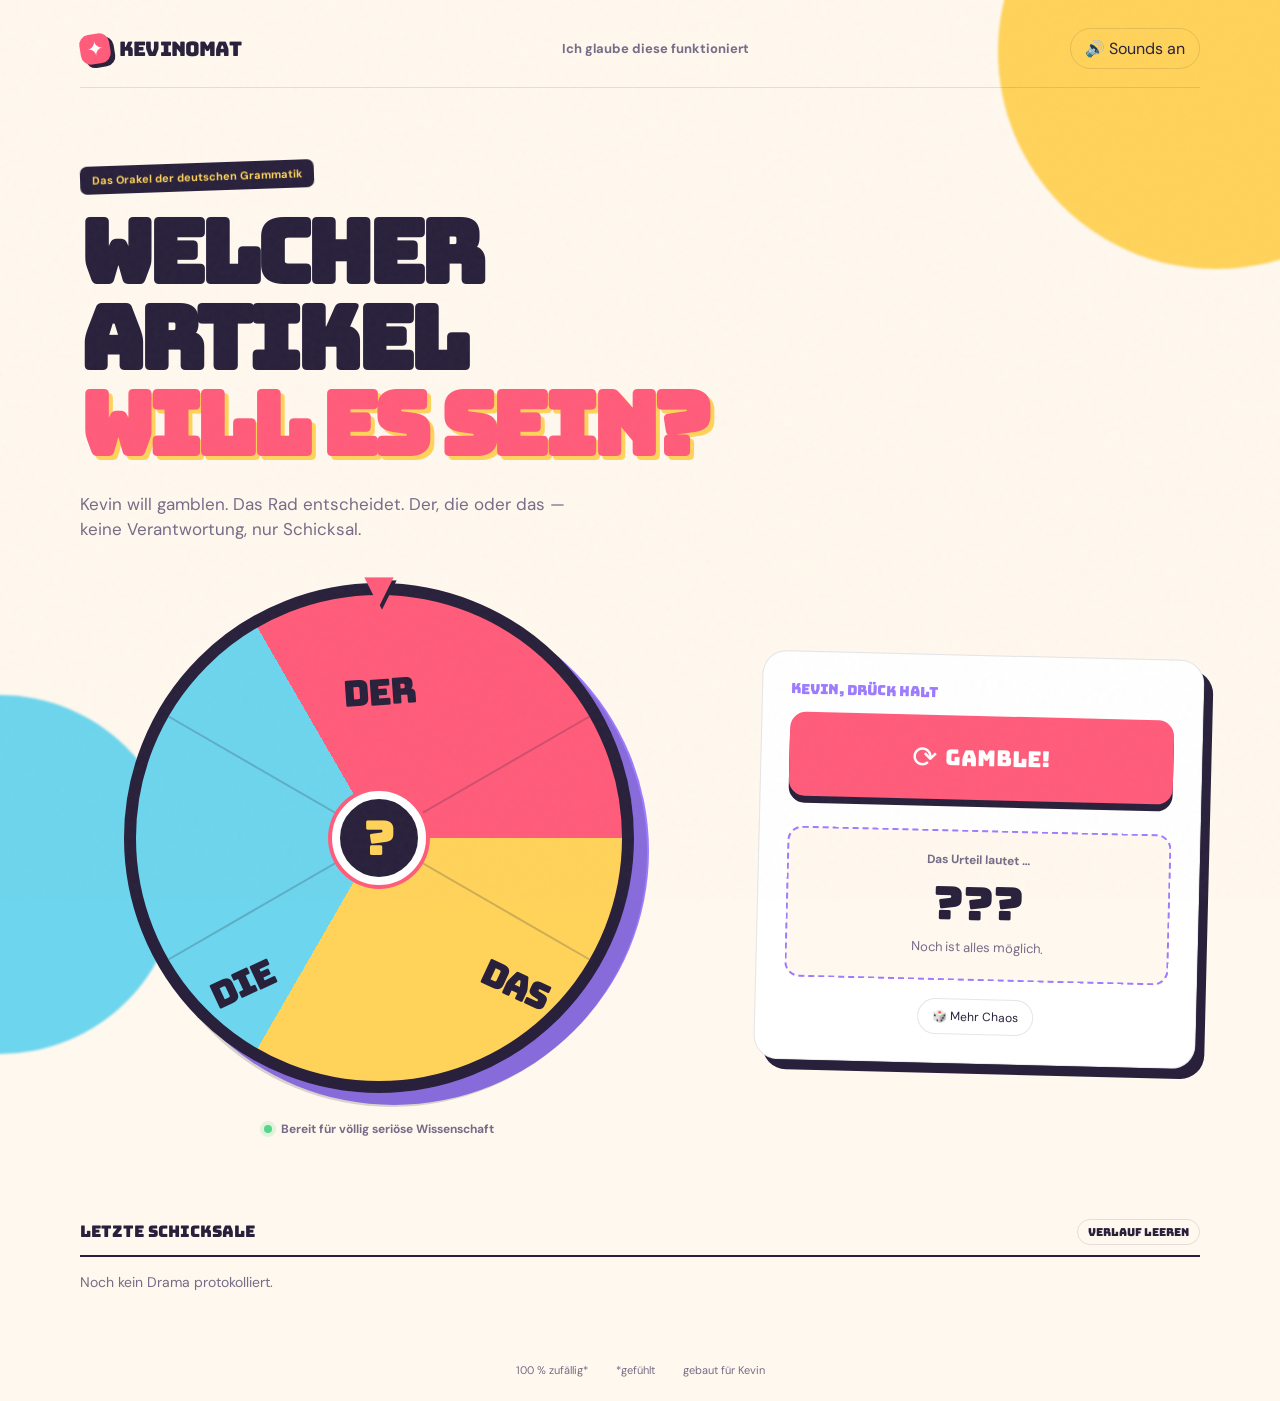
==== index.html @ 4b1711a8 "feat: create Kevinomat article wheel" ====
<!doctype html>
<html lang="de">
<head>
  <meta charset="utf-8">
  <meta name="viewport" content="width=device-width, initial-scale=1">
  <title>Kevinomat — Ich glaube diese funktioniert</title>
  <link rel="preconnect" href="https://fonts.googleapis.com">
  <link rel="preconnect" href="https://fonts.gstatic.com" crossorigin>
  <link href="https://fonts.googleapis.com/css2?family=Bungee&family=DM+Sans:wght@400;500;700&display=swap" rel="stylesheet">
  <link rel="stylesheet" href="styles.css">
</head>
<body>
  <div class="noise"></div>
  <div class="orb orb-one"></div><div class="orb orb-two"></div>
  <main class="app-shell">
    <header class="topbar">
      <div class="brand"><span class="brand-mark">✦</span><span>Kevinomat</span></div>
      <div class="tagline">Ich glaube diese funktioniert</div>
      <button class="sound-toggle" id="soundToggle" type="button" aria-pressed="true">🔊 Sounds an</button>
    </header>

    <section class="hero">
      <div class="eyebrow">Das Orakel der deutschen Grammatik</div>
      <h1>Welcher Artikel<br><span>will es sein?</span></h1>
      <p class="intro">Kevin will gamblen. Das Rad entscheidet. Der, die oder das — keine Verantwortung, nur Schicksal.</p>
    </section>

    <section class="game-grid">
      <div class="wheel-stage">
        <div class="pointer" aria-hidden="true">▼</div>
        <div class="wheel-wrap">
          <div class="wheel" id="wheel" aria-label="Glücksrad mit den Optionen der, die und das">
            <div class="wheel-label label-der">DER</div>
            <div class="wheel-label label-die">DIE</div>
            <div class="wheel-label label-das">DAS</div>
            <div class="wheel-center">?</div>
          </div>
          <div class="wheel-shadow"></div>
        </div>
        <div class="wheel-caption"><span class="live-dot"></span> Bereit für völlig seriöse Wissenschaft</div>
      </div>

      <aside class="control-panel">
        <div class="panel-note">Kevin, drück halt</div>
        <button class="spin-button" id="spinButton" type="button">
          <span class="spin-icon">⟳</span><span>GAMBLE!</span>
        </button>
        <div class="result-card" id="resultCard" aria-live="polite">
          <div class="result-kicker">Das Urteil lautet …</div>
          <div class="result-word" id="resultWord">???</div>
          <div class="result-sub" id="resultSub">Noch ist alles möglich.</div>
        </div>
        <button class="tiny-button" id="chaosButton" type="button">🎲 Mehr Chaos</button>
      </aside>
    </section>

    <section class="history-section">
      <div class="section-heading"><span>Letzte Schicksale</span><button id="clearHistory" type="button">Verlauf leeren</button></div>
      <div class="history-list" id="historyList"><div class="empty-history">Noch kein Drama protokolliert.</div></div>
    </section>

    <footer><span>100 % zufällig*</span><span>*gefühlt</span><span>gebaut für Kevin</span></footer>
  </main>
  <div class="toast" id="toast" role="status"></div>
  <div class="confetti-layer" id="confettiLayer" aria-hidden="true"></div>
  <script src="app.js"></script>
</body>
</html>
---- styles.css ----
:root{--ink:#29213b;--muted:#756c87;--cream:#fff8ee;--pink:#ff5c7a;--yellow:#ffd35a;--blue:#6dd5ed;--purple:#9d7bff;--line:rgba(41,33,59,.12)}
*{box-sizing:border-box}body{margin:0;min-height:100vh;background:var(--cream);color:var(--ink);font-family:"DM Sans",sans-serif;overflow-x:hidden}.noise{position:fixed;inset:0;pointer-events:none;opacity:.07;z-index:5;background-image:url("data:image/svg+xml,%3Csvg viewBox='0 0 180 180' xmlns='http://www.w3.org/2000/svg'%3E%3Cfilter id='n'%3E%3CfeTurbulence type='fractalNoise' baseFrequency='.9' numOctaves='3' stitchTiles='stitch'/%3E%3C/filter%3E%3Crect width='100%25' height='100%25' filter='url(%23n)' opacity='.4'/%3E%3C/svg%3E")}.orb{position:fixed;border-radius:50%;filter:blur(1px);pointer-events:none;z-index:-1}.orb-one{width:34vw;height:34vw;right:-12vw;top:-13vw;background:var(--yellow)}.orb-two{width:28vw;height:28vw;left:-14vw;bottom:-12vw;background:var(--blue)}.app-shell{width:min(1120px,calc(100% - 48px));margin:0 auto;padding:28px 0 24px}.topbar{display:flex;align-items:center;justify-content:space-between;gap:16px;border-bottom:1px solid var(--line);padding-bottom:18px}.brand{font-family:Bungee,sans-serif;font-size:20px;letter-spacing:-.04em;display:flex;align-items:center;gap:9px}.brand-mark{display:grid;place-items:center;width:30px;height:30px;background:var(--pink);color:white;border-radius:10px;transform:rotate(-9deg);box-shadow:4px 4px 0 var(--ink)}.tagline{font-size:13px;color:var(--muted);font-weight:700}.sound-toggle,.tiny-button,.section-heading button{font:inherit;color:var(--ink);background:transparent;border:1px solid var(--line);border-radius:999px;padding:9px 14px;cursor:pointer}.sound-toggle:hover,.tiny-button:hover,.section-heading button:hover{background:#fff}.hero{max-width:690px;padding:75px 0 40px}.eyebrow{display:inline-block;background:var(--ink);color:var(--yellow);font-size:11px;font-weight:700;padding:7px 12px;border-radius:7px;transform:rotate(-2deg);margin-bottom:18px}.hero h1{font-family:Bungee,sans-serif;font-size:clamp(42px,7vw,88px);line-height:.98;letter-spacing:-.06em;margin:0}.hero h1 span{color:var(--pink);text-shadow:4px 4px 0 var(--yellow)}.intro{max-width:490px;color:var(--muted);font-size:17px;line-height:1.5;margin:24px 0 0}.game-grid{display:grid;grid-template-columns:minmax(0,1.15fr) minmax(290px,.85fr);gap:80px;align-items:center}.wheel-stage{text-align:center;position:relative}.pointer{position:absolute;top:-19px;left:50%;transform:translateX(-50%);z-index:3;color:var(--pink);font-size:50px;line-height:1;text-shadow:3px 3px 0 var(--ink)}.wheel-wrap{position:relative;width:min(510px,80vw);aspect-ratio:1;margin:0 auto}.wheel{position:relative;width:100%;height:100%;border:12px solid var(--ink);border-radius:50%;background:conic-gradient(from -30deg,var(--pink) 0deg 120deg,var(--yellow) 120deg 240deg,var(--blue) 240deg 360deg);box-shadow:13px 14px 0 rgba(41,33,59,.18);transition:transform 4s cubic-bezier(.12,.8,.13,1);overflow:hidden}.wheel:before,.wheel:after{content:"";position:absolute;inset:50%;height:100%;width:2px;background:var(--ink);transform:translate(-50%,-50%) rotate(60deg);transform-origin:center;opacity:.22}.wheel:after{transform:translate(-50%,-50%) rotate(-60deg)}.wheel-label{position:absolute;font-family:Bungee,sans-serif;font-size:clamp(20px,4vw,36px);letter-spacing:-.06em;z-index:1}.label-der{top:15%;left:50%;transform:translateX(-50%) rotate(-4deg)}.label-die{bottom:15%;left:15%;transform:rotate(-25deg)}.label-das{bottom:15%;right:15%;transform:rotate(25deg)}.wheel-center{position:absolute;z-index:2;inset:50%;transform:translate(-50%,-50%);width:94px;height:94px;border-radius:50%;background:var(--ink);color:var(--yellow);display:grid;place-items:center;font:48px Bungee,sans-serif;border:8px solid white;box-shadow:0 0 0 4px var(--pink)}.wheel-shadow{position:absolute;z-index:-1;inset:14px -15px -12px 15px;border-radius:50%;background:var(--purple)}.wheel-caption{color:var(--muted);font-size:12px;font-weight:700;margin-top:28px}.live-dot{display:inline-block;width:8px;height:8px;background:#55d68a;border-radius:50%;margin-right:6px;box-shadow:0 0 0 4px rgba(85,214,138,.17)}.control-panel{background:#fff;border:1px solid var(--line);border-radius:24px;padding:28px;box-shadow:9px 10px 0 var(--ink);transform:rotate(1.4deg)}.panel-note{font-family:Bungee,sans-serif;font-size:14px;color:var(--purple);margin-bottom:14px}.spin-button{width:100%;border:0;border-radius:16px;background:var(--pink);color:#fff;box-shadow:0 7px 0 var(--ink);padding:22px 18px;font:22px Bungee,sans-serif;cursor:pointer;transition:transform .12s,box-shadow .12s}.spin-button:hover{background:#ff4265}.spin-button:active{transform:translateY(6px);box-shadow:0 1px 0 var(--ink)}.spin-button:disabled{opacity:.65;cursor:wait}.spin-icon{display:inline-block;font-size:30px;vertical-align:-3px;margin-right:8px}.result-card{margin-top:30px;padding:20px;background:var(--cream);border:2px dashed var(--purple);border-radius:15px;text-align:center}.result-kicker{font-size:12px;color:var(--muted);font-weight:700}.result-word{font:46px Bungee,sans-serif;line-height:1.2;margin:8px 0;color:var(--ink)}.result-sub{font-size:13px;color:var(--muted);min-height:20px}.tiny-button{display:block;margin:18px auto 0;font-size:12px}.history-section{margin-top:82px}.section-heading{display:flex;align-items:center;justify-content:space-between;border-bottom:2px solid var(--ink);padding-bottom:10px;font-family:Bungee,sans-serif;font-size:16px}.section-heading button{font-size:11px;padding:5px 10px}.history-list{display:flex;gap:10px;flex-wrap:wrap;padding-top:16px}.empty-history{color:var(--muted);font-size:14px}.history-chip{padding:11px 14px;border-radius:10px;background:#fff;border:1px solid var(--line);font-weight:700;animation:pop .35s ease both}.history-chip:nth-child(3n){background:var(--blue)}.history-chip:nth-child(3n+2){background:var(--yellow)}.history-chip small{display:block;font-weight:500;color:var(--muted);font-size:10px;margin-top:3px}footer{display:flex;justify-content:center;gap:28px;color:var(--muted);font-size:11px;margin-top:72px}.toast{position:fixed;left:50%;bottom:28px;transform:translate(-50%,20px);opacity:0;background:var(--ink);color:#fff;padding:13px 18px;border-radius:9px;font-weight:700;z-index:10;transition:.25s}.toast.show{opacity:1;transform:translate(-50%,0)}.confetti-layer{position:fixed;inset:0;pointer-events:none;overflow:hidden;z-index:8}.confetti{position:absolute;width:11px;height:18px;top:-30px;animation:fall 1.7s cubic-bezier(.2,.7,.3,1) forwards;transform:rotate(var(--r));background:var(--c)}.emoji-pop{position:absolute;font-size:34px;animation:emoji 1.4s ease-out forwards}@keyframes fall{to{top:110vh;transform:translateX(var(--x)) rotate(700deg)}}@keyframes emoji{0%{transform:translate(-50%,0) scale(.4) rotate(0);opacity:0}20%{opacity:1}100%{transform:translate(-50%,-180px) scale(1.4) rotate(30deg);opacity:0}}@keyframes pop{from{opacity:0;transform:scale(.8) translateY(5px)}to{opacity:1;transform:none}}@media(max-width:780px){.app-shell{width:min(100% - 28px,600px);padding-top:18px}.tagline{display:none}.hero{padding:55px 0 32px}.game-grid{grid-template-columns:1fr;gap:48px}.control-panel{transform:none}.wheel-wrap{width:min(430px,84vw)}.history-section{margin-top:64px}footer{gap:12px;flex-wrap:wrap}}@media(prefers-reduced-motion:reduce){*,*:before,*:after{animation-duration:.01ms!important;transition-duration:.01ms!important}}
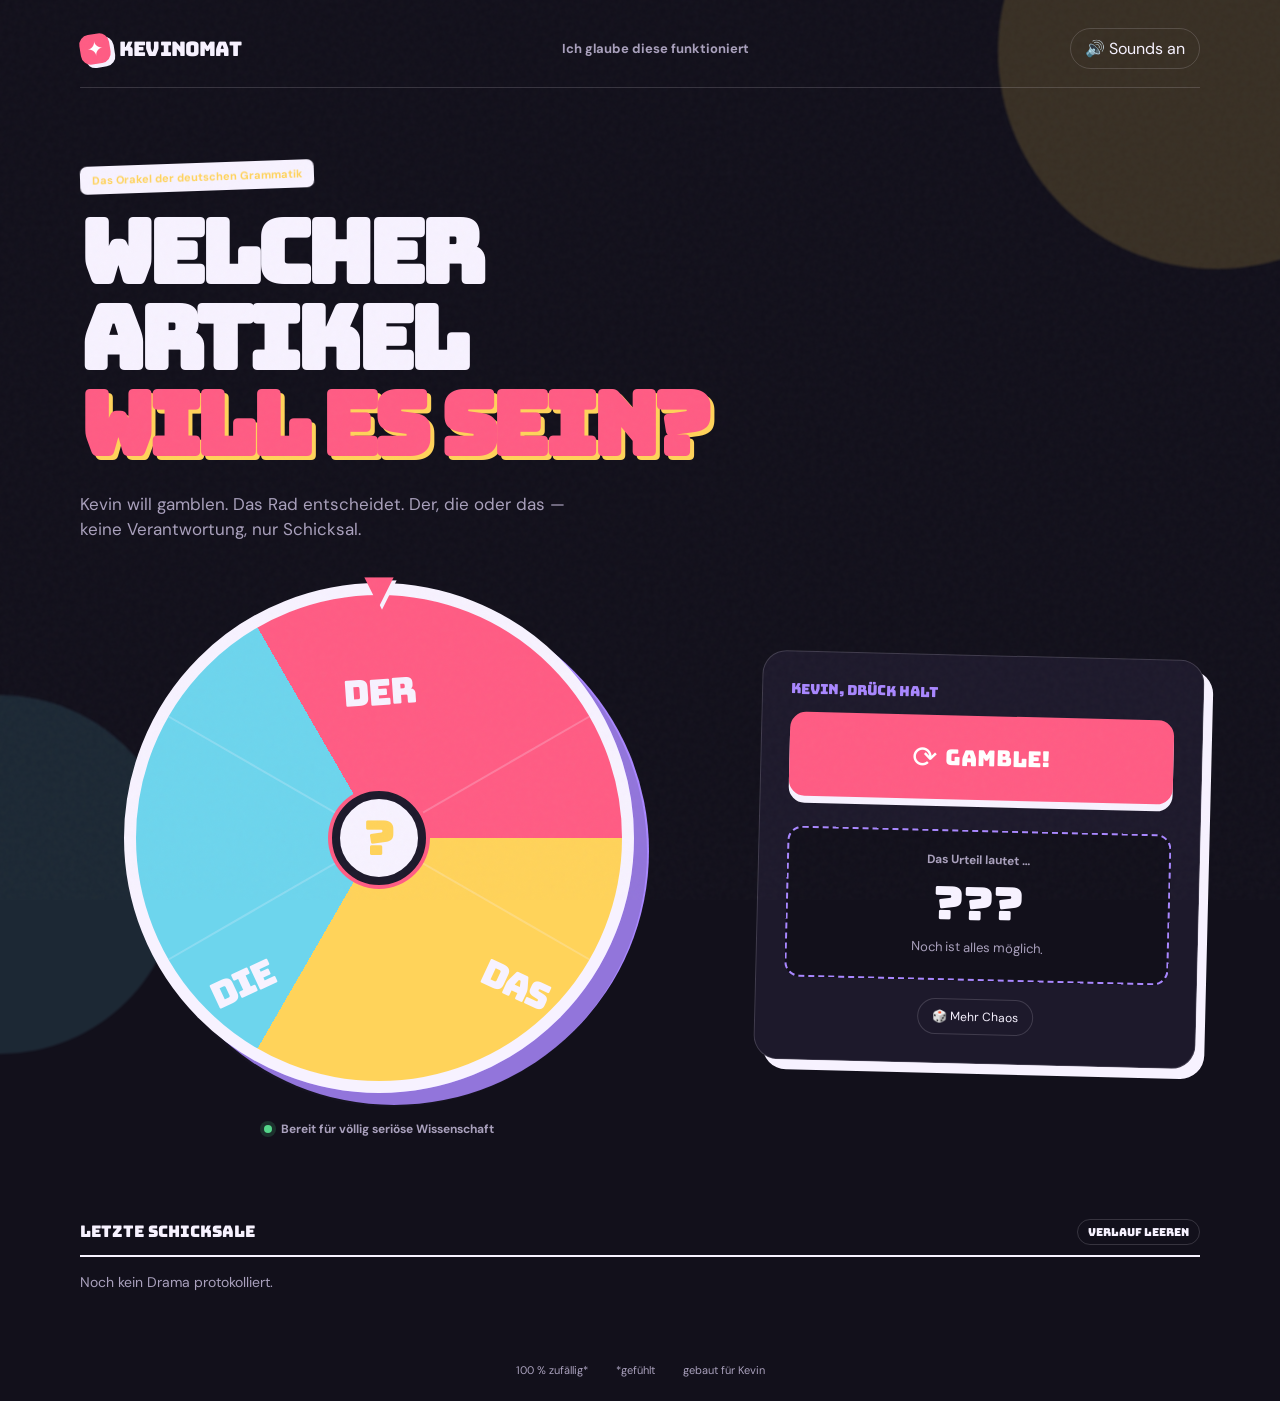
==== commit d89997c9: "feat: add dark theme and real spin feedback" ====
--- a/index.html
+++ b/index.html
@@ -8,6 +8,7 @@
   <link rel="preconnect" href="https://fonts.gstatic.com" crossorigin>
   <link href="https://fonts.googleapis.com/css2?family=Bungee&family=DM+Sans:wght@400;500;700&display=swap" rel="stylesheet">
   <link rel="stylesheet" href="styles.css">
+  <link rel="stylesheet" href="dark.css">
 </head>
 <body>
   <div class="noise"></div>
--- a/styles.css
+++ b/styles.css
@@ -1,2 +1,2 @@
-:root{--ink:#29213b;--muted:#756c87;--cream:#fff8ee;--pink:#ff5c7a;--yellow:#ffd35a;--blue:#6dd5ed;--purple:#9d7bff;--line:rgba(41,33,59,.12)}
+:root{--ink:#f7f2ff;--muted:#a9a0bc;--cream:#12101b;--panel:#1d192b;--pink:#ff5c84;--yellow:#ffd35a;--blue:#6dd5ed;--purple:#a987ff;--line:rgba(247,242,255,.16)}
 *{box-sizing:border-box}body{margin:0;min-height:100vh;background:var(--cream);color:var(--ink);font-family:"DM Sans",sans-serif;overflow-x:hidden}.noise{position:fixed;inset:0;pointer-events:none;opacity:.07;z-index:5;background-image:url("data:image/svg+xml,%3Csvg viewBox='0 0 180 180' xmlns='http://www.w3.org/2000/svg'%3E%3Cfilter id='n'%3E%3CfeTurbulence type='fractalNoise' baseFrequency='.9' numOctaves='3' stitchTiles='stitch'/%3E%3C/filter%3E%3Crect width='100%25' height='100%25' filter='url(%23n)' opacity='.4'/%3E%3C/svg%3E")}.orb{position:fixed;border-radius:50%;filter:blur(1px);pointer-events:none;z-index:-1}.orb-one{width:34vw;height:34vw;right:-12vw;top:-13vw;background:var(--yellow)}.orb-two{width:28vw;height:28vw;left:-14vw;bottom:-12vw;background:var(--blue)}.app-shell{width:min(1120px,calc(100% - 48px));margin:0 auto;padding:28px 0 24px}.topbar{display:flex;align-items:center;justify-content:space-between;gap:16px;border-bottom:1px solid var(--line);padding-bottom:18px}.brand{font-family:Bungee,sans-serif;font-size:20px;letter-spacing:-.04em;display:flex;align-items:center;gap:9px}.brand-mark{display:grid;place-items:center;width:30px;height:30px;background:var(--pink);color:white;border-radius:10px;transform:rotate(-9deg);box-shadow:4px 4px 0 var(--ink)}.tagline{font-size:13px;color:var(--muted);font-weight:700}.sound-toggle,.tiny-button,.section-heading button{font:inherit;color:var(--ink);background:transparent;border:1px solid var(--line);border-radius:999px;padding:9px 14px;cursor:pointer}.sound-toggle:hover,.tiny-button:hover,.section-heading button:hover{background:#fff}.hero{max-width:690px;padding:75px 0 40px}.eyebrow{display:inline-block;background:var(--ink);color:var(--yellow);font-size:11px;font-weight:700;padding:7px 12px;border-radius:7px;transform:rotate(-2deg);margin-bottom:18px}.hero h1{font-family:Bungee,sans-serif;font-size:clamp(42px,7vw,88px);line-height:.98;letter-spacing:-.06em;margin:0}.hero h1 span{color:var(--pink);text-shadow:4px 4px 0 var(--yellow)}.intro{max-width:490px;color:var(--muted);font-size:17px;line-height:1.5;margin:24px 0 0}.game-grid{display:grid;grid-template-columns:minmax(0,1.15fr) minmax(290px,.85fr);gap:80px;align-items:center}.wheel-stage{text-align:center;position:relative}.pointer{position:absolute;top:-19px;left:50%;transform:translateX(-50%);z-index:3;color:var(--pink);font-size:50px;line-height:1;text-shadow:3px 3px 0 var(--ink)}.wheel-wrap{position:relative;width:min(510px,80vw);aspect-ratio:1;margin:0 auto}.wheel{position:relative;width:100%;height:100%;border:12px solid var(--ink);border-radius:50%;background:conic-gradient(from -30deg,var(--pink) 0deg 120deg,var(--yellow) 120deg 240deg,var(--blue) 240deg 360deg);box-shadow:13px 14px 0 rgba(41,33,59,.18);transition:transform 4s cubic-bezier(.12,.8,.13,1);overflow:hidden}.wheel:before,.wheel:after{content:"";position:absolute;inset:50%;height:100%;width:2px;background:var(--ink);transform:translate(-50%,-50%) rotate(60deg);transform-origin:center;opacity:.22}.wheel:after{transform:translate(-50%,-50%) rotate(-60deg)}.wheel-label{position:absolute;font-family:Bungee,sans-serif;font-size:clamp(20px,4vw,36px);letter-spacing:-.06em;z-index:1}.label-der{top:15%;left:50%;transform:translateX(-50%) rotate(-4deg)}.label-die{bottom:15%;left:15%;transform:rotate(-25deg)}.label-das{bottom:15%;right:15%;transform:rotate(25deg)}.wheel-center{position:absolute;z-index:2;inset:50%;transform:translate(-50%,-50%);width:94px;height:94px;border-radius:50%;background:var(--ink);color:var(--yellow);display:grid;place-items:center;font:48px Bungee,sans-serif;border:8px solid white;box-shadow:0 0 0 4px var(--pink)}.wheel-shadow{position:absolute;z-index:-1;inset:14px -15px -12px 15px;border-radius:50%;background:var(--purple)}.wheel-caption{color:var(--muted);font-size:12px;font-weight:700;margin-top:28px}.live-dot{display:inline-block;width:8px;height:8px;background:#55d68a;border-radius:50%;margin-right:6px;box-shadow:0 0 0 4px rgba(85,214,138,.17)}.control-panel{background:#fff;border:1px solid var(--line);border-radius:24px;padding:28px;box-shadow:9px 10px 0 var(--ink);transform:rotate(1.4deg)}.panel-note{font-family:Bungee,sans-serif;font-size:14px;color:var(--purple);margin-bottom:14px}.spin-button{width:100%;border:0;border-radius:16px;background:var(--pink);color:#fff;box-shadow:0 7px 0 var(--ink);padding:22px 18px;font:22px Bungee,sans-serif;cursor:pointer;transition:transform .12s,box-shadow .12s}.spin-button:hover{background:#ff4265}.spin-button:active{transform:translateY(6px);box-shadow:0 1px 0 var(--ink)}.spin-button:disabled{opacity:.65;cursor:wait}.spin-icon{display:inline-block;font-size:30px;vertical-align:-3px;margin-right:8px}.result-card{margin-top:30px;padding:20px;background:var(--cream);border:2px dashed var(--purple);border-radius:15px;text-align:center}.result-kicker{font-size:12px;color:var(--muted);font-weight:700}.result-word{font:46px Bungee,sans-serif;line-height:1.2;margin:8px 0;color:var(--ink)}.result-sub{font-size:13px;color:var(--muted);min-height:20px}.tiny-button{display:block;margin:18px auto 0;font-size:12px}.history-section{margin-top:82px}.section-heading{display:flex;align-items:center;justify-content:space-between;border-bottom:2px solid var(--ink);padding-bottom:10px;font-family:Bungee,sans-serif;font-size:16px}.section-heading button{font-size:11px;padding:5px 10px}.history-list{display:flex;gap:10px;flex-wrap:wrap;padding-top:16px}.empty-history{color:var(--muted);font-size:14px}.history-chip{padding:11px 14px;border-radius:10px;background:#fff;border:1px solid var(--line);font-weight:700;animation:pop .35s ease both}.history-chip:nth-child(3n){background:var(--blue)}.history-chip:nth-child(3n+2){background:var(--yellow)}.history-chip small{display:block;font-weight:500;color:var(--muted);font-size:10px;margin-top:3px}footer{display:flex;justify-content:center;gap:28px;color:var(--muted);font-size:11px;margin-top:72px}.toast{position:fixed;left:50%;bottom:28px;transform:translate(-50%,20px);opacity:0;background:var(--ink);color:#fff;padding:13px 18px;border-radius:9px;font-weight:700;z-index:10;transition:.25s}.toast.show{opacity:1;transform:translate(-50%,0)}.confetti-layer{position:fixed;inset:0;pointer-events:none;overflow:hidden;z-index:8}.confetti{position:absolute;width:11px;height:18px;top:-30px;animation:fall 1.7s cubic-bezier(.2,.7,.3,1) forwards;transform:rotate(var(--r));background:var(--c)}.emoji-pop{position:absolute;font-size:34px;animation:emoji 1.4s ease-out forwards}@keyframes fall{to{top:110vh;transform:translateX(var(--x)) rotate(700deg)}}@keyframes emoji{0%{transform:translate(-50%,0) scale(.4) rotate(0);opacity:0}20%{opacity:1}100%{transform:translate(-50%,-180px) scale(1.4) rotate(30deg);opacity:0}}@keyframes pop{from{opacity:0;transform:scale(.8) translateY(5px)}to{opacity:1;transform:none}}@media(max-width:780px){.app-shell{width:min(100% - 28px,600px);padding-top:18px}.tagline{display:none}.hero{padding:55px 0 32px}.game-grid{grid-template-columns:1fr;gap:48px}.control-panel{transform:none}.wheel-wrap{width:min(430px,84vw)}.history-section{margin-top:64px}footer{gap:12px;flex-wrap:wrap}}@media(prefers-reduced-motion:reduce){*,*:before,*:after{animation-duration:.01ms!important;transition-duration:.01ms!important}}
--- a/dark.css
+++ b/dark.css
@@ -0,0 +1,42 @@
+:root {
+  --ink: #f7f2ff;
+  --muted: #a9a0bc;
+  --cream: #12101b;
+  --panel: #1d192b;
+  --pink: #ff5c84;
+  --yellow: #ffd35a;
+  --blue: #6dd5ed;
+  --purple: #a987ff;
+  --line: rgba(247, 242, 255, .16);
+}
+
+body { background: #12101b; }
+.orb-one { opacity: .16; }
+.orb-two { opacity: .12; }
+.sound-toggle:hover, .tiny-button:hover, .section-heading button:hover { background: var(--panel); }
+.control-panel, .history-chip { background: var(--panel); }
+.wheel-center { border-color: var(--panel); }
+
+body.is-spinning .pointer {
+  animation: pointerJiggle .14s linear infinite;
+}
+
+body.is-spinning .wheel-center {
+  animation: centerPulse .22s ease-in-out infinite alternate;
+}
+
+body.is-spinning .spin-icon {
+  animation: iconSpin .45s linear infinite;
+}
+
+@keyframes pointerJiggle {
+  0%, 100% { transform: translateX(-50%) rotate(-7deg); }
+  50% { transform: translateX(-50%) rotate(7deg); }
+}
+
+@keyframes centerPulse {
+  from { transform: translate(-50%, -50%) scale(.94) rotate(-5deg); }
+  to { transform: translate(-50%, -50%) scale(1.06) rotate(5deg); }
+}
+
+@keyframes iconSpin { to { transform: rotate(360deg); } }
